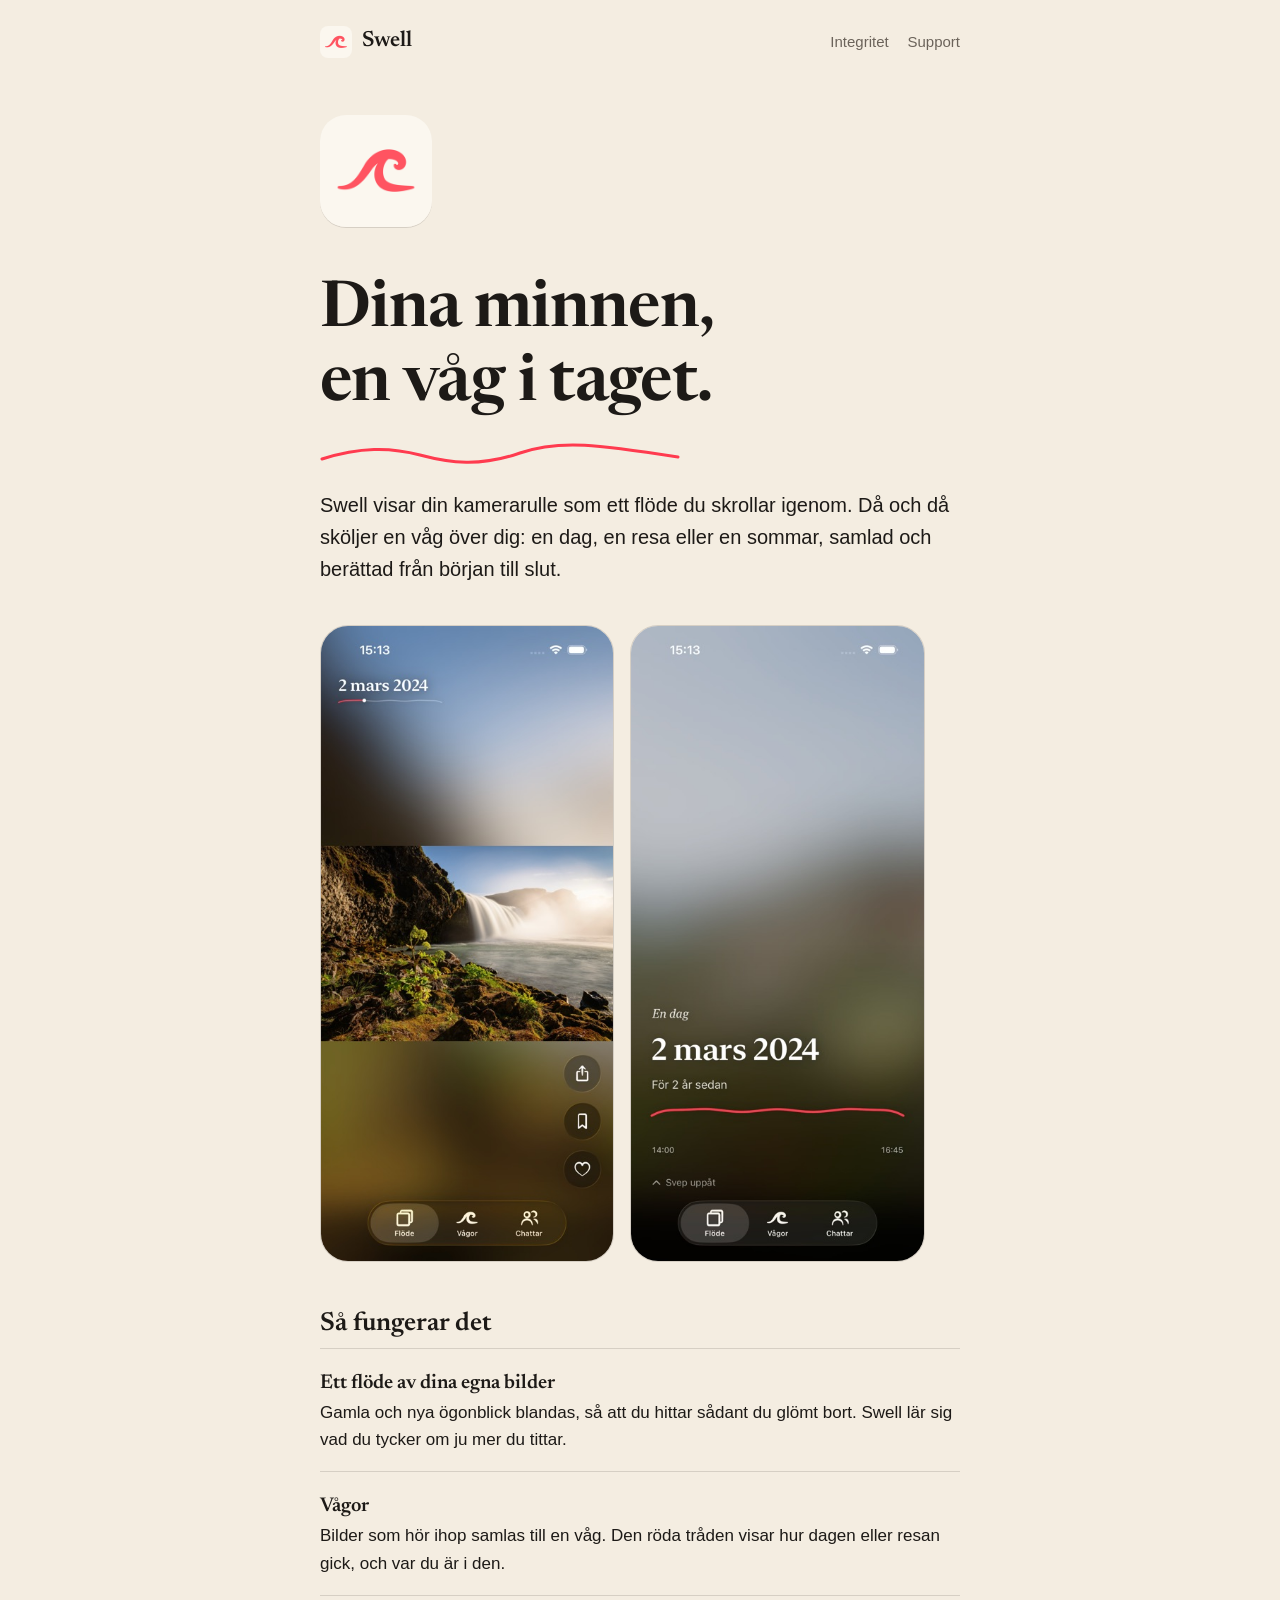
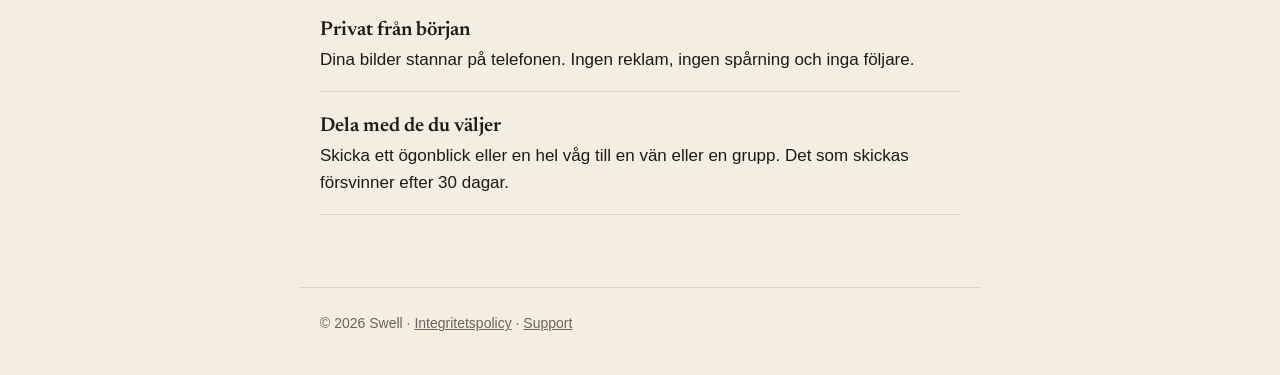
==== site/index.html @ d9a7a986 "Add files via upload" ====
<!doctype html>
<html lang="sv">
<head>
  <meta charset="utf-8">
  <meta name="viewport" content="width=device-width, initial-scale=1">
  <title>Swell</title>
  <meta name="description" content="Swell visar din kamerarulle som ett flöde, och ibland sköljer en våg av gamla minnen över dig.">
  <link rel="icon" href="img/favicon.png">
  <link rel="apple-touch-icon" href="img/icon.png">
  <link rel="preconnect" href="https://fonts.googleapis.com">
  <link rel="preconnect" href="https://fonts.gstatic.com" crossorigin>
  <link href="https://fonts.googleapis.com/css2?family=Newsreader:ital,opsz,wght@0,6..72,400;0,6..72,600;1,6..72,400&display=swap" rel="stylesheet">
  <link rel="stylesheet" href="style.css">
</head>
<body>
  <header>
    <a class="brand" href="./"><img src="img/icon.png" alt="">Swell</a>
    <nav>
      <a href="integritet.html">Integritet</a>
      <a href="support.html">Support</a>
    </nav>
  </header>

  <main>
    <img class="hero-icon" src="img/icon.png" alt="Swells ikon: en våg i penseldrag">
    <h1>Dina minnen,<br>en våg i taget.</h1>
    <svg class="thread" viewBox="0 0 360 28" aria-hidden="true"><path d="M2 18 C 40 6, 70 6, 100 14 S 160 26, 200 12 S 280 4, 358 16"/></svg>
    <p class="lead">Swell visar din kamerarulle som ett flöde du skrollar igenom. Då och då sköljer en våg över dig: en dag, en resa eller en sommar, samlad och berättad från början till slut.</p>

    <div class="shots">
      <img src="img/flode.jpg" alt="Ett ögonblick i flödet">
      <img src="img/vag.jpg" alt="Början på en våg">
    </div>

    <h2>Så fungerar det</h2>
    <ul class="features">
      <li><strong>Ett flöde av dina egna bilder</strong>Gamla och nya ögonblick blandas, så att du hittar sådant du glömt bort. Swell lär sig vad du tycker om ju mer du tittar.</li>
      <li><strong>Vågor</strong>Bilder som hör ihop samlas till en våg. Den röda tråden visar hur dagen eller resan gick, och var du är i den.</li>
      <li><strong>Privat från början</strong>Dina bilder stannar på telefonen. Ingen reklam, ingen spårning och inga följare.</li>
      <li><strong>Dela med de du väljer</strong>Skicka ett ögonblick eller en hel våg till en vän eller en grupp. Det som skickas försvinner efter 30 dagar.</li>
    </ul>
  </main>

  <footer>
    © 2026 Swell · <a href="integritet.html">Integritetspolicy</a> · <a href="support.html">Support</a>
  </footer>
</body>
</html>
---- site/style.css ----
:root {
  --paper: #f4ede1;
  --ink: #1d1a17;
  --muted: #6b635a;
  --thread: #ff3b4f;
  --hairline: rgba(29, 26, 23, 0.14);
  --serif: "Newsreader", "New York", Georgia, serif;
  --sans: -apple-system, BlinkMacSystemFont, "Helvetica Neue", Arial, sans-serif;
}

@media (prefers-color-scheme: dark) {
  :root {
    --paper: #0e0d0c;
    --ink: #f1ebe2;
    --muted: #a39a8f;
    --hairline: rgba(241, 235, 226, 0.14);
  }
}

* { box-sizing: border-box; }

html { -webkit-text-size-adjust: 100%; }

body {
  margin: 0;
  background: var(--paper);
  color: var(--ink);
  font-family: var(--sans);
  font-size: 17px;
  line-height: 1.6;
}

main, header, footer {
  max-width: 680px;
  margin: 0 auto;
  padding: 0 20px;
}

header {
  display: flex;
  align-items: center;
  justify-content: space-between;
  padding-top: 24px;
  padding-bottom: 24px;
}

.brand {
  display: flex;
  align-items: center;
  gap: 10px;
  color: inherit;
  text-decoration: none;
  font-family: var(--serif);
  font-size: 22px;
  font-weight: 600;
}

.brand img { width: 32px; height: 32px; border-radius: 8px; }

nav { white-space: nowrap; }

nav a {
  color: var(--muted);
  text-decoration: none;
  margin-left: 14px;
  font-size: 15px;
}

nav a:hover, nav a[aria-current] { color: var(--ink); }

h1, h2, h3 {
  font-family: var(--serif);
  font-weight: 600;
  line-height: 1.15;
}

h1 { font-size: clamp(40px, 9vw, 64px); margin: 40px 0 8px; letter-spacing: -0.01em; }
h2 { font-size: 26px; margin: 48px 0 8px; }
h3 { font-size: 20px; margin: 28px 0 4px; }

.kicker {
  font-family: var(--serif);
  font-style: italic;
  color: var(--muted);
  font-size: 20px;
  margin: 0;
}

.lead { font-size: 20px; color: var(--ink); max-width: 34em; }

.thread { display: block; width: 100%; max-width: 360px; height: 28px; margin: 18px 0 8px; }
.thread path { fill: none; stroke: var(--thread); stroke-width: 3; stroke-linecap: round; }

.hero-icon { width: 112px; height: 112px; border-radius: 26px; margin-top: 32px; box-shadow: 0 1px 0 var(--hairline); }

.shots {
  display: flex;
  gap: 16px;
  margin: 40px 0 8px;
  overflow-x: auto;
  scroll-snap-type: x mandatory;
}

.shots img {
  width: 46%;
  min-width: 200px;
  border-radius: 28px;
  border: 1px solid var(--hairline);
  scroll-snap-align: start;
}

.features { list-style: none; padding: 0; margin: 0; }
.features li { padding: 18px 0; border-top: 1px solid var(--hairline); }
.features li:last-child { border-bottom: 1px solid var(--hairline); }
.features strong { font-family: var(--serif); font-size: 20px; font-weight: 600; display: block; }

a { color: var(--thread); }

.updated { color: var(--muted); font-size: 15px; }

footer {
  margin-top: 72px;
  padding-top: 24px;
  padding-bottom: 40px;
  border-top: 1px solid var(--hairline);
  color: var(--muted);
  font-size: 14px;
}

footer a { color: var(--muted); }
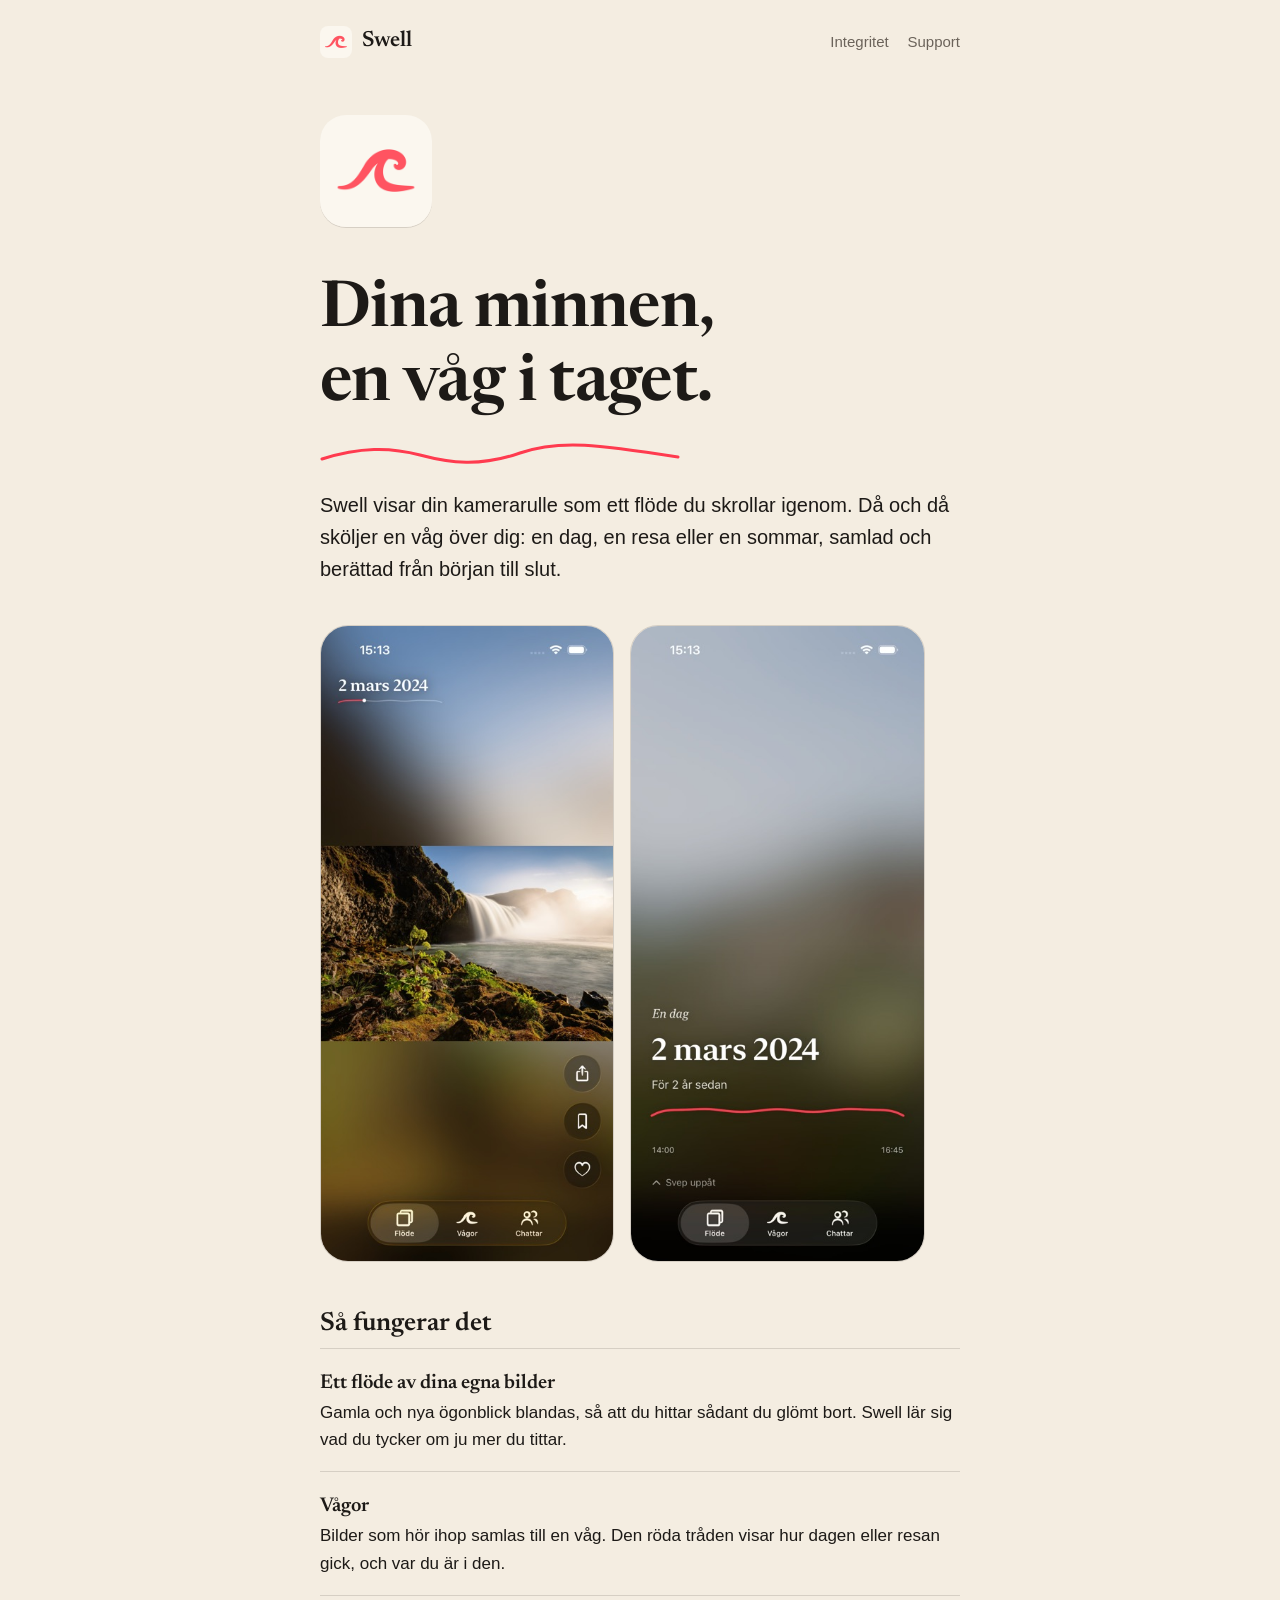
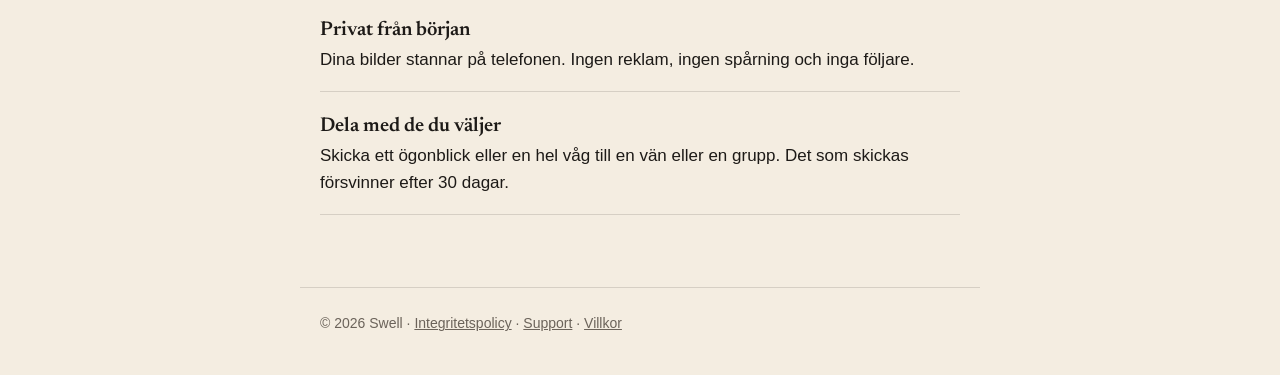
==== commit ef1f91d5: "Add files via upload" ====
--- a/site/index.html
+++ b/site/index.html
@@ -42,7 +42,7 @@
   </main>
 
   <footer>
-    © 2026 Swell · <a href="integritet.html">Integritetspolicy</a> · <a href="support.html">Support</a>
+    © 2026 Swell · <a href="integritet.html">Integritetspolicy</a> · <a href="support.html">Support</a> · <a href="villkor.html">Villkor</a>
   </footer>
 </body>
 </html>
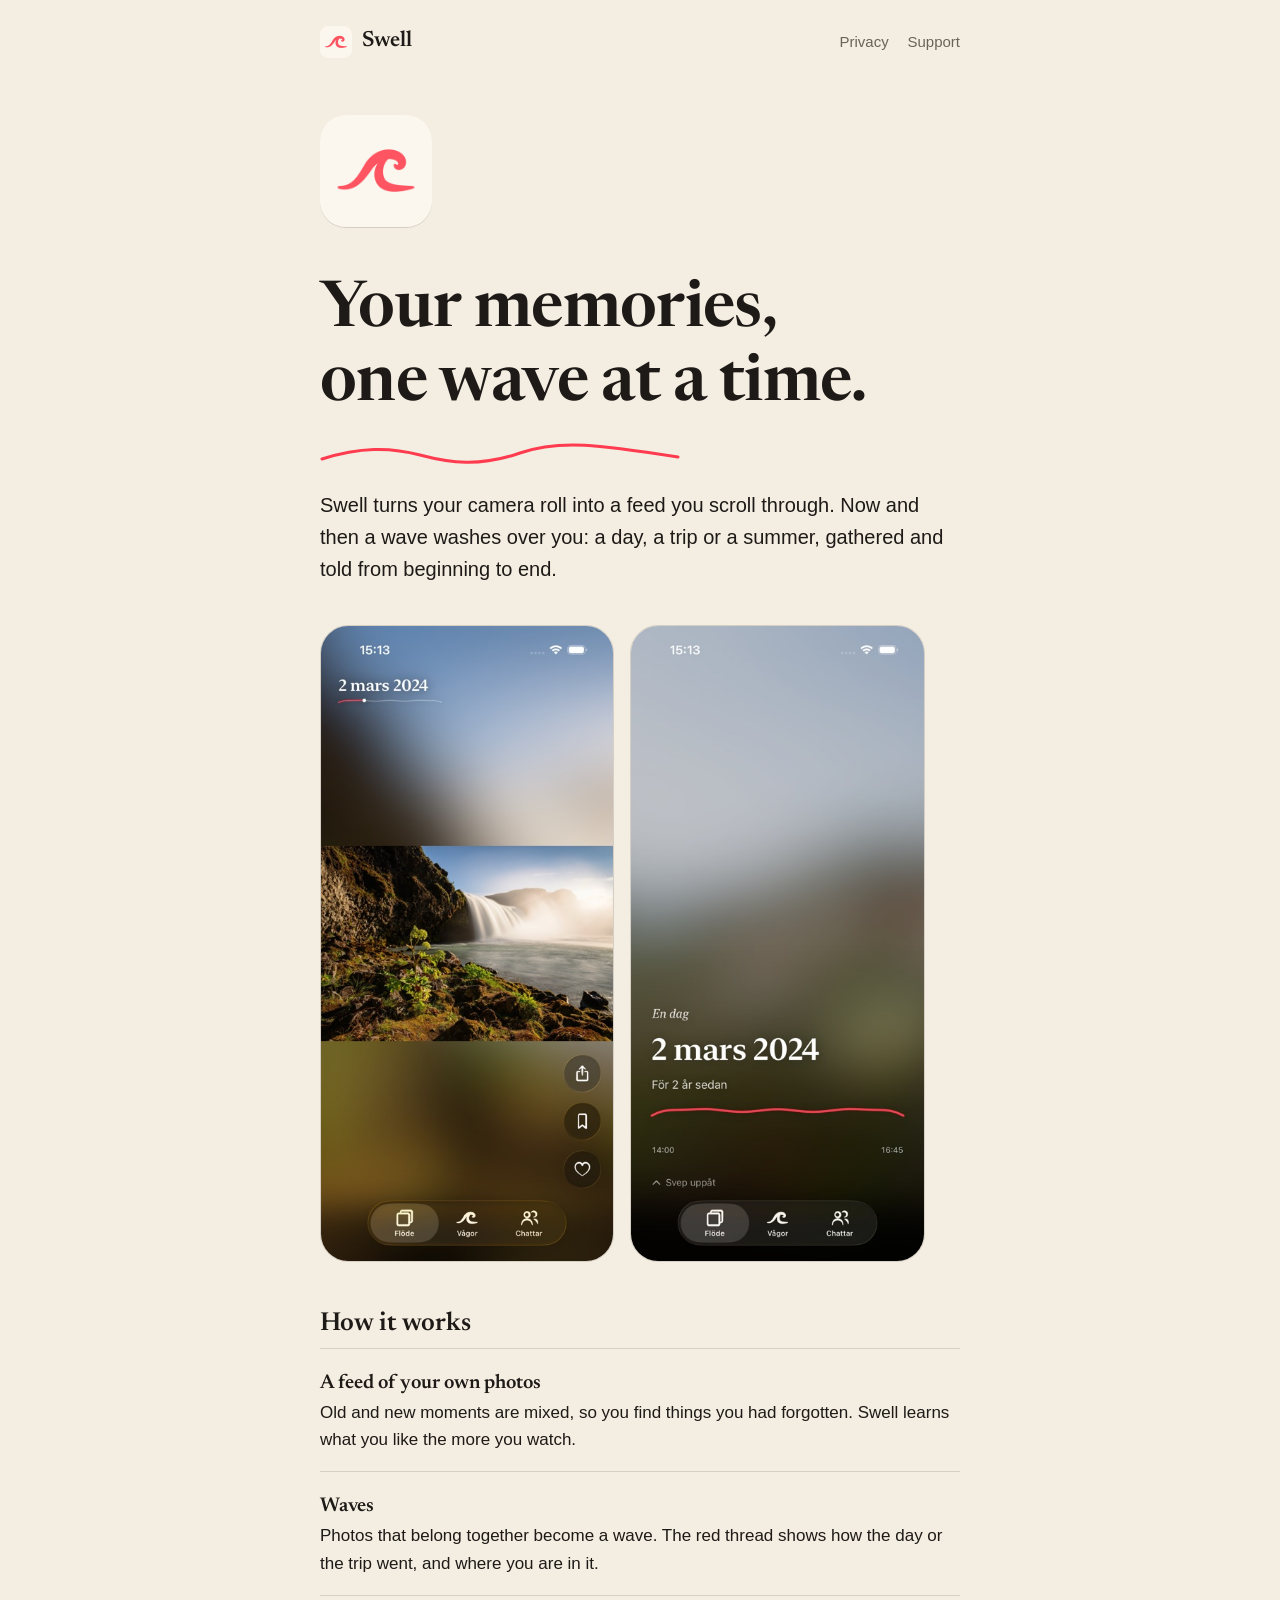
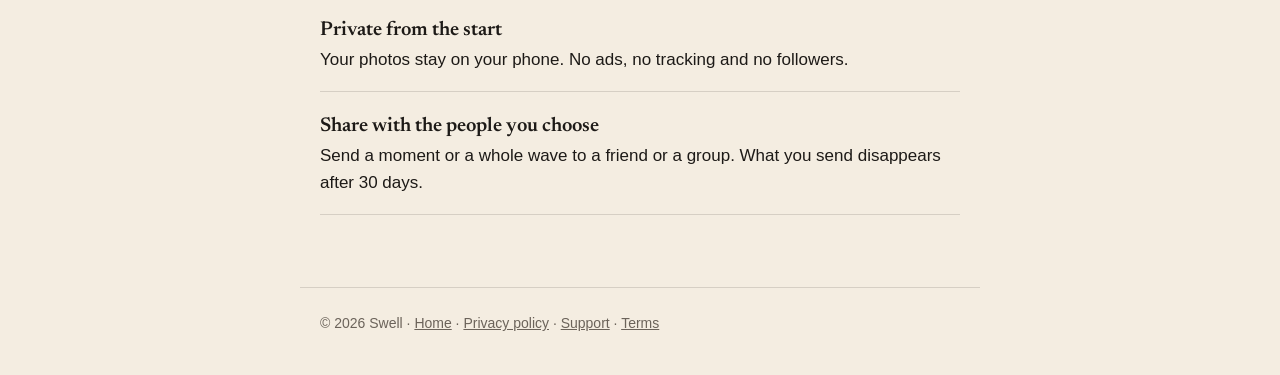
==== commit 3341d14f: "Add files via upload" ====
--- a/site/index.html
+++ b/site/index.html
@@ -1,10 +1,10 @@
 <!doctype html>
-<html lang="sv">
+<html lang="en">
 <head>
   <meta charset="utf-8">
   <meta name="viewport" content="width=device-width, initial-scale=1">
   <title>Swell</title>
-  <meta name="description" content="Swell visar din kamerarulle som ett flöde, och ibland sköljer en våg av gamla minnen över dig.">
+  <meta name="description" content="Swell turns your camera roll into a feed, and now and then a wave of old memories washes over you.">
   <link rel="icon" href="img/favicon.png">
   <link rel="apple-touch-icon" href="img/icon.png">
   <link rel="preconnect" href="https://fonts.googleapis.com">
@@ -16,33 +16,33 @@
   <header>
     <a class="brand" href="./"><img src="img/icon.png" alt="">Swell</a>
     <nav>
-      <a href="integritet.html">Integritet</a>
+      <a href="integritet.html">Privacy</a>
       <a href="support.html">Support</a>
     </nav>
   </header>
 
   <main>
-    <img class="hero-icon" src="img/icon.png" alt="Swells ikon: en våg i penseldrag">
-    <h1>Dina minnen,<br>en våg i taget.</h1>
+    <img class="hero-icon" src="img/icon.png" alt="Swell's icon: a wave in a single brush stroke">
+    <h1>Your memories,<br>one wave at a time.</h1>
     <svg class="thread" viewBox="0 0 360 28" aria-hidden="true"><path d="M2 18 C 40 6, 70 6, 100 14 S 160 26, 200 12 S 280 4, 358 16"/></svg>
-    <p class="lead">Swell visar din kamerarulle som ett flöde du skrollar igenom. Då och då sköljer en våg över dig: en dag, en resa eller en sommar, samlad och berättad från början till slut.</p>
+    <p class="lead">Swell turns your camera roll into a feed you scroll through. Now and then a wave washes over you: a day, a trip or a summer, gathered and told from beginning to end.</p>
 
     <div class="shots">
-      <img src="img/flode.jpg" alt="Ett ögonblick i flödet">
-      <img src="img/vag.jpg" alt="Början på en våg">
+      <img src="img/flode.jpg" alt="A moment in the feed">
+      <img src="img/vag.jpg" alt="The start of a wave">
     </div>
 
-    <h2>Så fungerar det</h2>
+    <h2>How it works</h2>
     <ul class="features">
-      <li><strong>Ett flöde av dina egna bilder</strong>Gamla och nya ögonblick blandas, så att du hittar sådant du glömt bort. Swell lär sig vad du tycker om ju mer du tittar.</li>
-      <li><strong>Vågor</strong>Bilder som hör ihop samlas till en våg. Den röda tråden visar hur dagen eller resan gick, och var du är i den.</li>
-      <li><strong>Privat från början</strong>Dina bilder stannar på telefonen. Ingen reklam, ingen spårning och inga följare.</li>
-      <li><strong>Dela med de du väljer</strong>Skicka ett ögonblick eller en hel våg till en vän eller en grupp. Det som skickas försvinner efter 30 dagar.</li>
+      <li><strong>A feed of your own photos</strong>Old and new moments are mixed, so you find things you had forgotten. Swell learns what you like the more you watch.</li>
+      <li><strong>Waves</strong>Photos that belong together become a wave. The red thread shows how the day or the trip went, and where you are in it.</li>
+      <li><strong>Private from the start</strong>Your photos stay on your phone. No ads, no tracking and no followers.</li>
+      <li><strong>Share with the people you choose</strong>Send a moment or a whole wave to a friend or a group. What you send disappears after 30 days.</li>
     </ul>
   </main>
 
   <footer>
-    © 2026 Swell · <a href="integritet.html">Integritetspolicy</a> · <a href="support.html">Support</a> · <a href="villkor.html">Villkor</a>
+    © 2026 Swell · <a href="./">Home</a> · <a href="integritet.html">Privacy policy</a> · <a href="support.html">Support</a> · <a href="villkor.html">Terms</a>
   </footer>
 </body>
 </html>
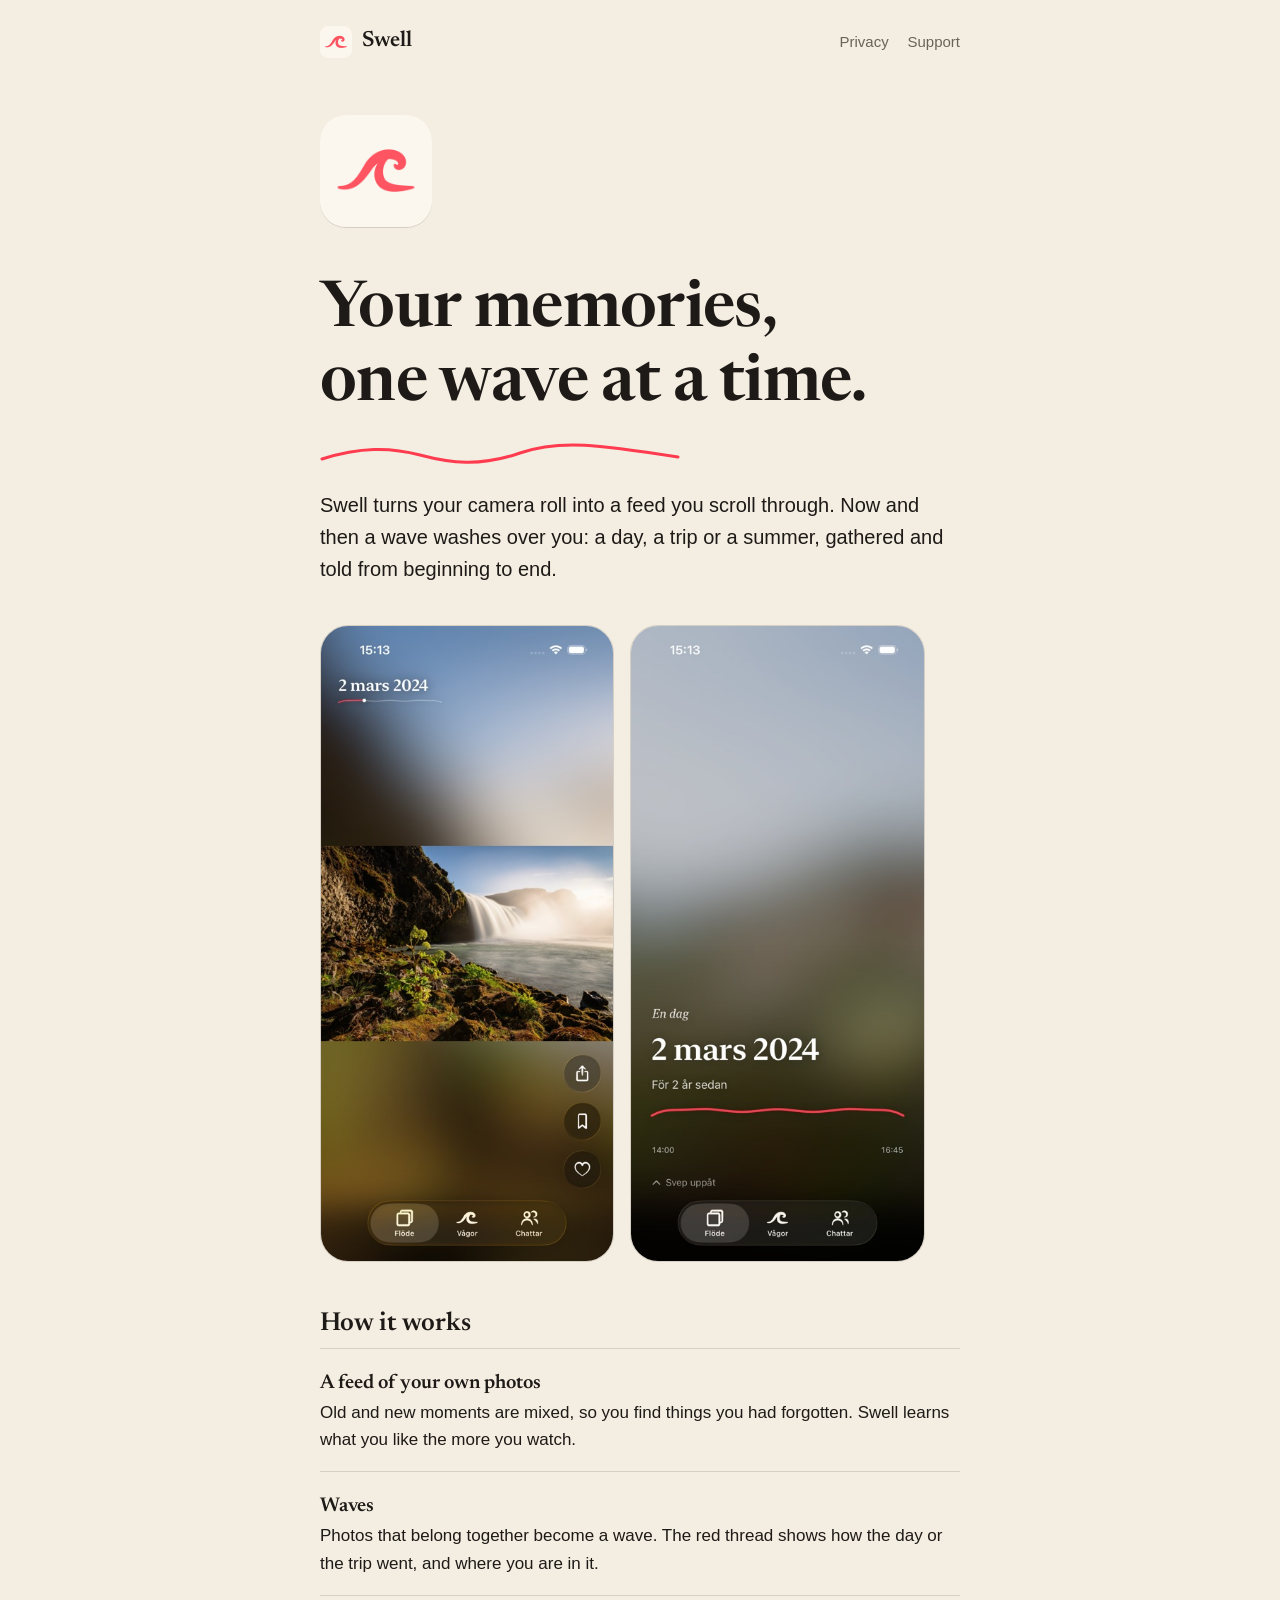
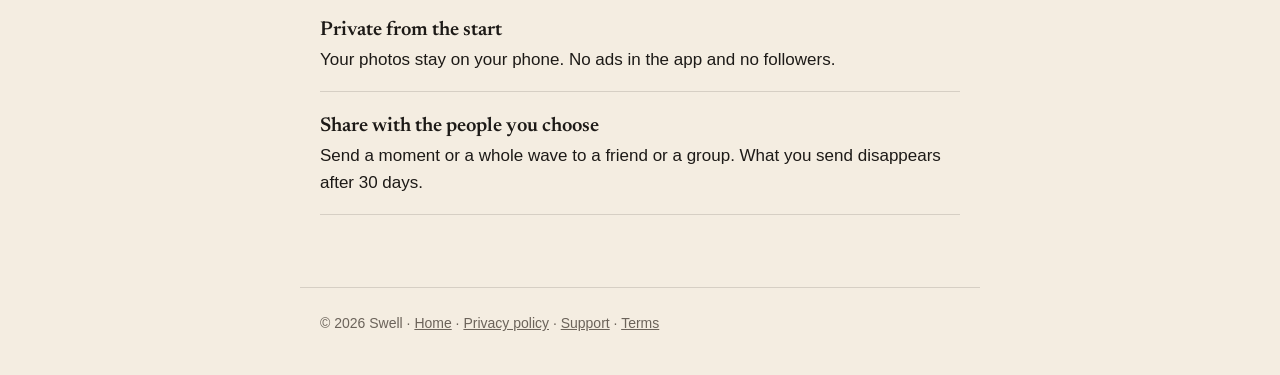
==== commit 92a9a0d3: "Privacy policy: Meta ad measurement from 1.4.6" ====
--- a/site/index.html
+++ b/site/index.html
@@ -36,7 +36,7 @@
     <ul class="features">
       <li><strong>A feed of your own photos</strong>Old and new moments are mixed, so you find things you had forgotten. Swell learns what you like the more you watch.</li>
       <li><strong>Waves</strong>Photos that belong together become a wave. The red thread shows how the day or the trip went, and where you are in it.</li>
-      <li><strong>Private from the start</strong>Your photos stay on your phone. No ads, no tracking and no followers.</li>
+      <li><strong>Private from the start</strong>Your photos stay on your phone. No ads in the app and no followers.</li>
       <li><strong>Share with the people you choose</strong>Send a moment or a whole wave to a friend or a group. What you send disappears after 30 days.</li>
     </ul>
   </main>
